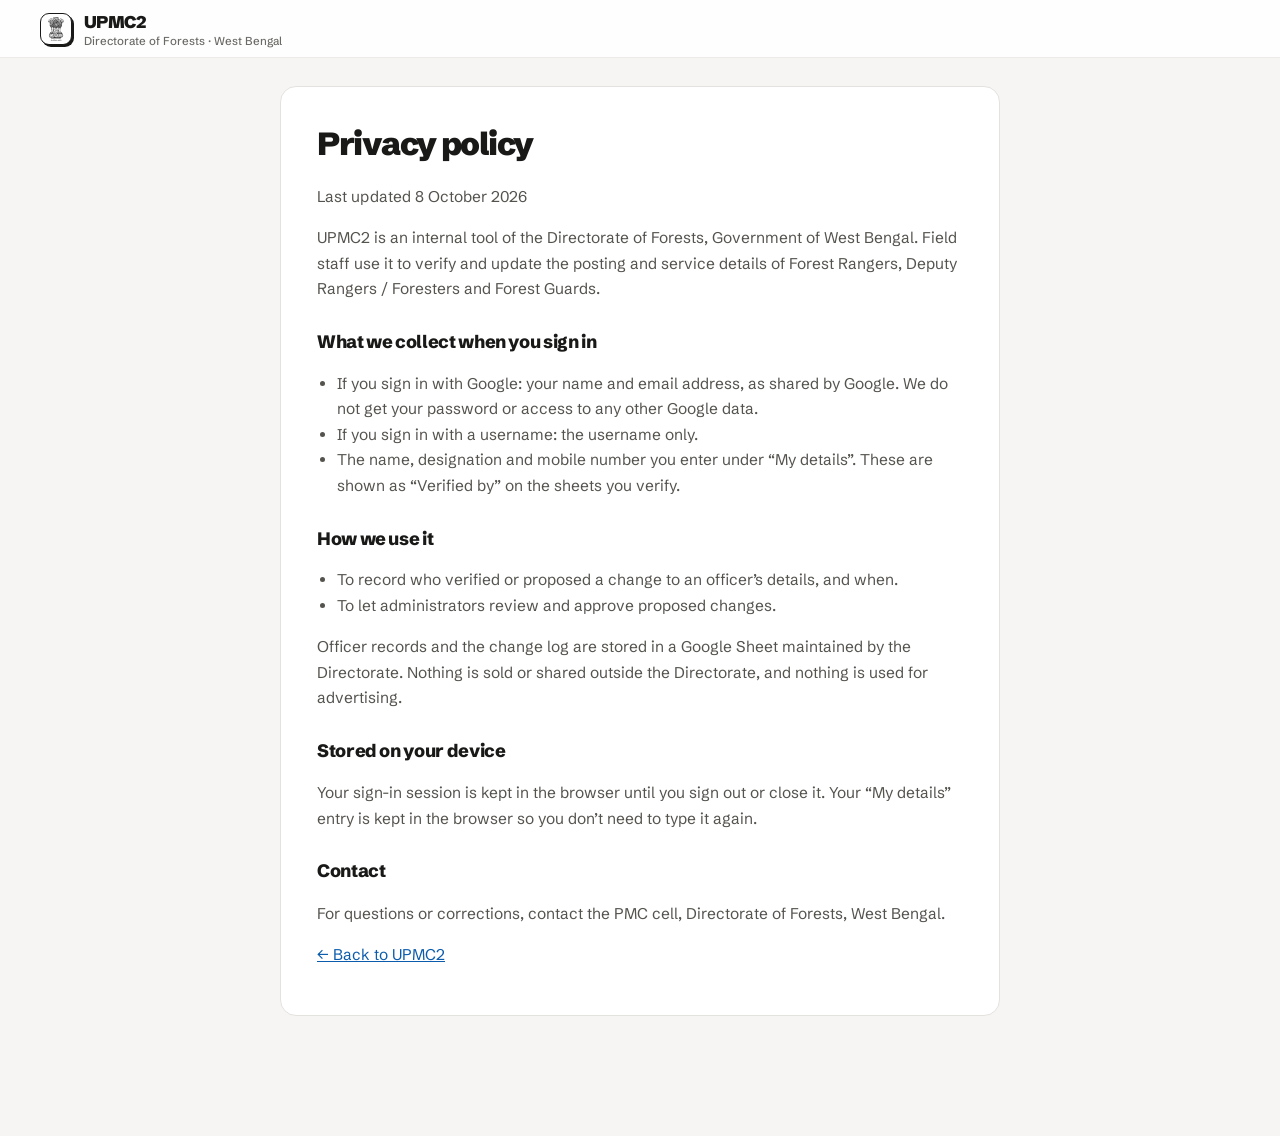
==== docs/privacy.html @ 9ed6bf9b "Add privacy policy page for the Google sign-in consent screen Co-Authored-By: Claude Opus 5.5 <norep" ====
<!doctype html>
<html lang="en">
<head>
<meta charset="utf-8">
<meta name="viewport" content="width=device-width, initial-scale=1">
<title>UPMC2 · Privacy policy</title>
<link rel="icon" href="assets/emblem.svg">
<link href="https://fonts.googleapis.com/css2?family=Schibsted+Grotesk:wght@400..900&display=swap" rel="stylesheet">
<link rel="stylesheet" href="css/app.css">
<style>
  .doc { max-width: 720px; margin: 0 auto; background: var(--surface); border: 1px solid var(--border); border-radius: var(--radius-16); padding: 32px 36px; }
  .doc h1 { font-size: 32px; font-weight: 900; letter-spacing: -0.04em; margin-bottom: 6px; }
  .doc h2 { font-size: 18px; font-weight: 800; margin: 26px 0 8px; }
  .doc p, .doc li { font-size: 15.5px; line-height: 1.65; color: var(--text-body); }
  .doc ul { padding-left: 20px; }
</style>
</head>
<body>
<header class="topbar"><div class="in">
  <a href="./" class="mark" aria-label="Home"><img src="assets/emblem.svg" alt=""></a>
  <div class="brand">UPMC2<small>Directorate of Forests · West Bengal</small></div>
</div></header>
<main>
<article class="doc">
  <h1>Privacy policy</h1>
  <p class="faint">Last updated 8 October 2026</p>

  <p>UPMC2 is an internal tool of the Directorate of Forests, Government of West Bengal. Field staff use it to verify and update the posting and service details of Forest Rangers, Deputy Rangers / Foresters and Forest Guards.</p>

  <h2>What we collect when you sign in</h2>
  <ul>
    <li>If you sign in with Google: your name and email address, as shared by Google. We do not get your password or access to any other Google data.</li>
    <li>If you sign in with a username: the username only.</li>
    <li>The name, designation and mobile number you enter under “My details”. These are shown as “Verified by” on the sheets you verify.</li>
  </ul>

  <h2>How we use it</h2>
  <ul>
    <li>To record who verified or proposed a change to an officer’s details, and when.</li>
    <li>To let administrators review and approve proposed changes.</li>
  </ul>
  <p>Officer records and the change log are stored in a Google Sheet maintained by the Directorate. Nothing is sold or shared outside the Directorate, and nothing is used for advertising.</p>

  <h2>Stored on your device</h2>
  <p>Your sign-in session is kept in the browser until you sign out or close it. Your “My details” entry is kept in the browser so you don’t need to type it again.</p>

  <h2>Contact</h2>
  <p>For questions or corrections, contact the PMC cell, Directorate of Forests, West Bengal.</p>
  <p><a href="./">← Back to UPMC2</a></p>
</article>
</main>
</body>
</html>
---- docs/css/app.css ----
/* UPMC2 — built on the Acads-Notion design system tokens */
:root {
  --ink: #191918; --ink-soft: #2a2926; --text-strong: #37352f; --text-body: #55534e; --text-subtle: #6b6a66; --text-faint: #8f8d88;
  --surface: #ffffff; --surface-inset: #fbfbfa; --surface-sidebar: #f8f8f7; --surface-muted: #f6f5f4; --surface-hover: #f3f2f0; --surface-sunken: #f1f0ee;
  --track: #efeeec; --line: #ecebe8; --border: #e3e2df; --border-strong: #c9c7c2; --border-hover: #9d9b96;
  --primary: #0b66c3; --primary-hover: #0a579f; --on-primary: #ffffff; --primary-soft: #e8f1fc; --primary-soft-hover: #d8e8fa;
  --link: #0b5cad; --link-hover: #08467f;
  --prelims-soft: #dff3e2; --prelims: #2f9e44; --prelims-ink: #1d6b31; --prelims-tint: #eef8f0;
  --mains-soft: #dfeafb; --mains: #2f6fdb; --mains-ink: #1f4f9e;
  --optional-soft: #fcebd9; --optional: #d9731a; --optional-ink: #8a4510; --optional-tint: #fdf1e5; --optional-edge: #f3d2b3;
  --ifos-soft: #dcefea; --ifos: #1f8a70; --ifos-ink: #155e4d;
  --interview-soft: #efe6fb; --interview: #7c4ddb; --interview-ink: #51308f; --interview-tint: #f3edfc;
  --danger: #c2410c; --danger-ink: #9a3412;
  --radius-4: 4px; --radius-7: 7px; --radius-9: 9px; --radius-12: 12px; --radius-14: 14px; --radius-16: 16px; --radius-20: 20px; --radius-pill: 999px;
  --shadow-offset-sm: 2px 2px 0 #191918;
  --shadow-ring: 0 0 0 1px rgba(25,25,24,0.05);
  --shadow-card: 0 0 0 1px rgba(25,25,24,0.05), 0 12px 30px -16px rgba(25,25,24,0.12);
  --shadow-window: 0 30px 80px -20px rgba(25,25,24,0.18), 0 8px 20px -8px rgba(25,25,24,0.08), 0 1px 2px rgba(25,25,24,0.05);
  --tap: 44px; --container: 1240px; --header-h: 58px;
  --ease: cubic-bezier(.2,.8,.2,1);
  --sans: "Schibsted Grotesk", "Helvetica Neue", Helvetica, sans-serif;
}
* { box-sizing: border-box; }
html { -webkit-text-size-adjust: 100%; }
body { margin: 0; font-family: var(--sans); font-size: 15px; line-height: 1.55; color: var(--text-body); background: var(--surface-muted); }
button, input, select, textarea { font: inherit; color: inherit; }
a { color: var(--link); }
a:hover { color: var(--link-hover); }
:focus-visible { outline: 2px solid var(--primary); outline-offset: 2px; }
h1, h2, h3, h4 { color: var(--ink); margin: 0; letter-spacing: -0.02em; }
.num { font-variant-numeric: tabular-nums; }
.muted { color: var(--text-subtle); }
.faint { color: var(--text-faint); font-size: 12.5px; }
.hidden { display: none !important; }

/* ---------- header ---------- */
.topbar { position: sticky; top: 0; z-index: 20; height: var(--header-h); background: rgba(255,255,255,0.88); backdrop-filter: saturate(1.4) blur(10px);
  border-bottom: 1px solid var(--line); }
.topbar .in { max-width: var(--container); margin: 0 auto; height: 100%; padding: 0 20px; display: flex; align-items: center; gap: 12px; }
.mark { width: 32px; height: 32px; border-radius: var(--radius-9); border: 1.5px solid var(--ink); box-shadow: var(--shadow-offset-sm);
  background: #fff; display: grid; place-items: center; overflow: hidden; }
.mark img { height: 24px; }
.brand { font-weight: 900; color: var(--ink); letter-spacing: -0.03em; font-size: 17px; }
.brand small { display: block; font-weight: 500; font-size: 11.5px; color: var(--text-subtle); letter-spacing: 0; line-height: 1.1; }
.topbar .sp { flex: 1; }
.who { display: flex; align-items: center; gap: 8px; font-size: 13px; color: var(--text-subtle); position: relative; }
.menu-btn { display: flex; align-items: center; gap: 8px; border: 1px solid var(--border); background: var(--surface); border-radius: var(--radius-pill);
  padding: 3px 12px 3px 3px; min-height: 38px; cursor: pointer; font-weight: 600; color: var(--text-strong); }
.menu-btn:hover { border-color: var(--border-hover); }
.menu { position: absolute; right: 0; top: calc(100% + 8px); background: var(--surface); border: 1px solid var(--border); border-radius: var(--radius-12);
  box-shadow: var(--shadow-card); min-width: 220px; padding: 6px; z-index: 30; display: grid; }
.menu-who { padding: 8px 10px 10px; border-bottom: 1px solid var(--line); margin-bottom: 4px; display: grid; }
.menu-who b { color: var(--ink); } .menu-who span { font-size: 12px; color: var(--text-subtle); word-break: break-all; }
.menu a, .menu button { text-align: left; border: 0; background: none; padding: 10px; border-radius: var(--radius-7); font-weight: 600; color: var(--text-strong);
  text-decoration: none; cursor: pointer; min-height: 40px; font-size: 14px; }
.menu a:hover, .menu button:hover { background: var(--surface-hover); }
.who .av { width: 30px; height: 30px; border-radius: 50%; background: var(--surface-sunken); color: var(--ink); display: grid; place-items: center; font-weight: 700; font-size: 12px; }
.demo-flag { font-size: 12px; font-weight: 700; color: var(--optional-ink); background: var(--optional-tint); border: 1px solid var(--optional-edge); padding: 3px 9px; border-radius: var(--radius-pill); }

main { max-width: var(--container); margin: 0 auto; padding: 28px 20px 120px; }

/* ---------- buttons ---------- */
.btn { min-height: var(--tap); padding: 0 18px; border-radius: var(--radius-9); border: 1px solid var(--border); background: var(--surface);
  color: var(--ink); font-weight: 600; font-size: 15px; display: inline-flex; align-items: center; justify-content: center; gap: 8px; cursor: pointer;
  transition: background .2s, border-color .2s, transform .1s; text-decoration: none; white-space: nowrap; }
.btn:hover { border-color: var(--border-hover); background: var(--surface-inset); }
.btn:active { transform: translateY(1px); }
.btn:disabled { opacity: .5; cursor: default; }
.btn.primary { background: var(--primary); border-color: var(--primary); color: var(--on-primary); }
.btn.primary:hover { background: var(--primary-hover); }
.btn.soft { background: var(--primary-soft); border-color: transparent; color: var(--link); }
.btn.soft:hover { background: var(--primary-soft-hover); }
.btn.good { background: var(--prelims-ink); border-color: var(--prelims-ink); color: #fff; }
.btn.good:hover { background: #175a29; }
.btn.ghost { border-color: transparent; background: transparent; color: var(--text-body); }
.btn.ghost:hover { background: var(--surface-hover); }
.btn.sm { min-height: 36px; padding: 0 12px; font-size: 13.5px; }
.btn svg { width: 18px; height: 18px; stroke: currentColor; fill: none; stroke-width: 2; stroke-linecap: round; stroke-linejoin: round; }

/* ---------- page heads ---------- */
.crumbs { display: flex; gap: 6px; align-items: center; font-size: 13.5px; color: var(--text-subtle); margin-bottom: 10px; flex-wrap: wrap; }
.crumbs a { text-decoration: none; color: var(--link); font-weight: 600; }
.crumbs .sep { color: var(--text-faint); }
.page-title { font-size: clamp(28px, 4vw, 40px); font-weight: 900; letter-spacing: -0.04em; line-height: 1.08; }
.page-sub { margin: 8px 0 0; font-size: 16px; max-width: 580px; }
.head { display: flex; align-items: flex-end; gap: 16px; flex-wrap: wrap; margin-bottom: 24px; }
.head .sp { flex: 1; }

/* ---------- sign in ---------- */
.signin { min-height: calc(100vh - var(--header-h) - 60px); display: grid; place-items: center; }
.signin .card { background: var(--surface); border: 1px solid var(--border); border-radius: var(--radius-20); box-shadow: var(--shadow-card);
  padding: 40px 36px; max-width: 460px; width: 100%; text-align: center; }
.signin img.emb { height: 84px; margin-bottom: 14px; }
.signin h1 { font-size: 30px; font-weight: 900; letter-spacing: -0.04em; }
.signin p { margin: 8px 0 24px; }
.signin .gbtn { display: flex; justify-content: center; min-height: 44px; }
.signin .or { margin: 18px 0 12px; font-size: 12.5px; color: var(--text-faint); }

/* ---------- tiles (circles / divisions) ---------- */
.tiles { display: grid; grid-template-columns: repeat(auto-fill, minmax(230px, 1fr)); gap: 16px; }
.tile { background: var(--surface); border: 1px solid var(--border); border-radius: var(--radius-14); padding: 18px; cursor: pointer; text-align: left;
  display: flex; align-items: center; gap: 14px; min-height: 92px; transition: border-color .2s, box-shadow .2s, transform .2s; animation: up .45s var(--ease) both; }
.tile:hover { border-color: var(--border-hover); box-shadow: var(--shadow-card); transform: translateY(-1px); }
.tile .t { flex: 1; min-width: 0; }
.tile b { display: block; color: var(--ink); font-size: 18px; font-weight: 800; letter-spacing: -0.02em; line-height: 1.2; }
.tile span { font-size: 13px; color: var(--text-subtle); }
.tile.empty { opacity: .55; }
.ring { --p: 0; width: 52px; height: 52px; border-radius: 50%; flex: none; display: grid; place-items: center;
  background: conic-gradient(var(--prelims) calc(var(--p) * 1%), var(--track) 0); }
.ring i { width: 40px; height: 40px; border-radius: 50%; background: var(--surface); display: grid; place-items: center; font-style: normal;
  font-size: 12px; font-weight: 700; color: var(--prelims-ink); font-variant-numeric: tabular-nums; }

/* ---------- division page ---------- */
.progress { background: var(--surface); border: 1px solid var(--border); border-radius: var(--radius-14); padding: 16px 18px; display: flex; gap: 20px; align-items: center; flex-wrap: wrap; margin-bottom: 16px; }
.progress .bar { flex: 1; min-width: 200px; height: 10px; background: var(--track); border-radius: var(--radius-pill); overflow: hidden; display: flex; }
.progress .bar i { display: block; height: 100%; transition: width .5s var(--ease); }
.progress .bar i.v { background: var(--prelims); } .progress .bar i.p { background: var(--interview); }
.progress .big { font-size: 26px; font-weight: 800; color: var(--ink); letter-spacing: -0.03em; font-variant-numeric: tabular-nums; }
.legend { display: flex; gap: 14px; flex-wrap: wrap; font-size: 13px; }
.legend span::before { content: ""; display: inline-block; width: 8px; height: 8px; border-radius: 50%; margin-right: 6px; vertical-align: 1px; background: var(--c); }

.toolbar { display: flex; gap: 10px; flex-wrap: wrap; align-items: center; margin-bottom: 18px; }
.chips { display: flex; gap: 6px; flex-wrap: wrap; }
.chip { min-height: 38px; padding: 0 14px; border-radius: var(--radius-pill); border: 1px solid var(--border); background: var(--surface); cursor: pointer; font-weight: 600; font-size: 13.5px; color: var(--text-strong); }
.chip:hover { border-color: var(--border-hover); }
.chip.on { background: var(--ink); border-color: var(--ink); color: #fff; }
.chip .n { margin-left: 6px; font-weight: 500; opacity: .7; font-variant-numeric: tabular-nums; }
.search { position: relative; margin-left: auto; }
.search input { min-height: 40px; width: 260px; border: 1px solid var(--border); border-radius: var(--radius-pill); padding: 0 14px 0 38px; background: var(--surface); }
.search svg { position: absolute; left: 13px; top: 11px; width: 18px; height: 18px; stroke: var(--text-subtle); fill: none; stroke-width: 2; stroke-linecap: round; }

.group-h { display: flex; align-items: baseline; gap: 10px; margin: 26px 0 12px; }
.group-h h3 { font-size: 18px; font-weight: 800; }
.group-h span { font-size: 13px; color: var(--text-subtle); }
.cards { display: grid; grid-template-columns: repeat(auto-fill, minmax(260px, 1fr)); gap: 14px; }
.ocard { background: var(--surface); border: 1px solid var(--border); border-radius: var(--radius-14); padding: 16px; cursor: pointer; text-align: left;
  display: flex; flex-direction: column; gap: 12px; position: relative; transition: border-color .2s, box-shadow .2s, transform .2s; animation: up .45s var(--ease) both; }
.ocard:hover { border-color: var(--border-hover); box-shadow: var(--shadow-card); transform: translateY(-1px); }
.ocard .top { display: flex; gap: 12px; align-items: center; padding-right: 40px; }
.ocard .dl { position: absolute; top: 12px; right: 12px; width: 38px; height: 38px; border-radius: var(--radius-9); border: 1px solid var(--border);
  background: var(--surface); display: grid; place-items: center; cursor: pointer; color: var(--text-body); transition: background .2s, border-color .2s, color .2s; }
.ocard .dl:hover { background: var(--primary-soft); border-color: transparent; color: var(--link); }
.ocard .dl svg { width: 18px; height: 18px; stroke: currentColor; fill: none; stroke-width: 2; stroke-linecap: round; stroke-linejoin: round; }
.initials { width: 46px; height: 46px; border-radius: 50%; flex: none; display: grid; place-items: center; font-weight: 800; font-size: 16px; letter-spacing: -0.02em; }
.initials.FR { background: var(--mains-soft); color: var(--mains-ink); }
.initials.DFR { background: var(--ifos-soft); color: var(--ifos-ink); }
.initials.FG { background: var(--surface-sunken); color: var(--ink); }
.ocard .nm { color: var(--ink); font-weight: 800; font-size: 16px; line-height: 1.25; letter-spacing: -0.015em; }
.ocard .id { font-size: 13px; color: var(--text-subtle); font-variant-numeric: tabular-nums; }
.ocard .meta { font-size: 13px; color: var(--text-body); min-height: 20px; }
.ocard .foot { display: flex; gap: 6px; flex-wrap: wrap; align-items: center; }
.ocard.flash { animation: flash 1.4s var(--ease); }
.ocard.next { box-shadow: 0 0 0 2px var(--primary); }

.pill { display: inline-flex; align-items: center; gap: 6px; padding: 3px 10px; border-radius: var(--radius-pill); font-size: 12.5px; font-weight: 700; white-space: nowrap; }
.pill::before { content: ""; width: 7px; height: 7px; border-radius: 50%; background: currentColor; }
.pill.verified { background: var(--prelims-soft); color: var(--prelims-ink); }
.pill.pending { background: var(--interview-soft); color: var(--interview-ink); }
.pill.unverified { background: var(--surface-sunken); color: var(--text-subtle); }
.pill.attn { background: var(--optional-tint); color: var(--optional-ink); }
.tag { display: inline-block; padding: 2px 7px; border-radius: var(--radius-4); font-size: 11.5px; font-weight: 700; background: var(--surface-sunken); color: var(--text-strong); }

.empty-state { text-align: center; padding: 56px 20px; color: var(--text-subtle); background: var(--surface); border: 1px dashed var(--border-strong); border-radius: var(--radius-14); }
.empty-state b { display: block; color: var(--ink); font-size: 17px; margin-bottom: 4px; }

/* ---------- profile dialog ---------- */
.scrim { position: fixed; inset: 0; background: rgba(25,25,24,.38); z-index: 40; display: flex; align-items: flex-start; justify-content: center;
  padding: 28px 16px; overflow: auto; opacity: 0; transition: opacity .25s; }
.scrim.on { opacity: 1; }
.dialog { background: var(--surface); border-radius: var(--radius-20); box-shadow: var(--shadow-window); width: 100%; max-width: 860px; overflow: hidden;
  display: flex; flex-direction: column; max-height: calc(100vh - 56px);
  transform: translateY(16px) scale(.98); transition: transform .3s var(--ease); }
.scrim.on .dialog { transform: none; }
.dialog .dhead { padding: 24px 26px 18px; display: flex; gap: 16px; align-items: flex-start; border-bottom: 1px solid var(--line); }
.dialog .dhead .initials { width: 64px; height: 64px; font-size: 22px; }
.dialog .dhead h2 { font-size: 26px; font-weight: 900; letter-spacing: -0.035em; line-height: 1.1; }
.dialog .dhead .sub { margin-top: 6px; font-size: 14px; color: var(--text-subtle); }
.dialog .dhead .sub b { color: var(--text-strong); }
.dialog .dhead .pills { margin-top: 10px; display: flex; gap: 6px; flex-wrap: wrap; }
.dialog .x { margin-left: auto; width: 40px; height: 40px; border-radius: var(--radius-9); border: 1px solid var(--border); background: var(--surface); cursor: pointer; font-size: 20px; color: var(--text-body); flex: none; }
.dialog .dbody { padding: 6px 26px 24px; overflow: auto; flex: 1; overscroll-behavior: contain; }
.summary { display: grid; grid-template-columns: repeat(4, 1fr); gap: 10px; margin: 18px 0 6px; }
.summary div { background: var(--surface-muted); border-radius: var(--radius-12); padding: 12px 14px; }
.summary b { display: block; font-size: 22px; font-weight: 800; color: var(--ink); letter-spacing: -0.03em; font-variant-numeric: tabular-nums; }
.summary span { font-size: 12.5px; color: var(--text-subtle); }
.summary .warn { background: var(--optional-tint); } .summary .warn b { color: var(--optional-ink); }
.notice { margin-top: 14px; padding: 12px 14px; border-radius: var(--radius-12); font-size: 14px; }
.notice.attn { background: var(--optional-tint); color: var(--optional-ink); border: 1px solid var(--optional-edge); }
.notice.pend { background: var(--interview-tint); color: var(--interview-ink); }
.notice.info { background: var(--primary-soft); color: var(--link); }
.sec { margin-top: 22px; }
.sec-h { display: flex; align-items: center; gap: 8px; min-height: 40px; border-bottom: 1px solid var(--line); margin-bottom: 4px; }
.sec-h h3 { font-size: 15px; font-weight: 800; color: var(--ink); margin: 0; letter-spacing: -0.01em; }
.sec-h .sp { flex: 1; }
.sec-edit { color: var(--link); }
.sec-edit:hover { background: var(--primary-soft); }
.editing-tag { font-size: 12.5px; font-weight: 700; color: var(--link); background: var(--primary-soft); padding: 4px 10px; border-radius: var(--radius-pill); }
.urgent-tag { font-size: 12px; font-weight: 700; color: var(--optional-ink); background: var(--optional-soft); padding: 3px 9px; border-radius: var(--radius-pill); }
.sec.urgent { background: var(--surface-inset); border: 1.5px solid var(--optional-edge); border-radius: var(--radius-14); padding: 6px 16px 10px; margin-top: 18px; }
.sec.urgent .sec-h { border-bottom-color: var(--optional-edge); }
.sec.urgent .summary { margin-top: 12px; }
.sec.urgent .notice { margin-top: 12px; }
.sec.editing { box-shadow: 0 0 0 3px var(--primary-soft); }
.sec.urgent.editing { border-color: var(--primary); }
.tick { width: 20px; height: 20px; color: var(--mains); vertical-align: -3px; margin-left: 5px; flex: none; }
.dialog .dhead h2 .tick { width: 24px; height: 24px; vertical-align: -3px; }
.bio { display: grid; grid-template-columns: 1fr 1fr; column-gap: 26px; }
.bio .row { display: grid; grid-template-columns: 170px 1fr; gap: 10px; padding: 9px 0; border-bottom: 1px solid var(--line); align-items: center; min-height: 44px; }
.bio .row.full { grid-column: 1 / -1; grid-template-columns: 170px 1fr; }
.bio .k { font-size: 13px; color: var(--text-subtle); }
.bio .v { font-size: 14.5px; color: var(--ink); font-weight: 600; word-break: break-word; }
.bio .v.empty { color: var(--text-faint); font-weight: 400; font-style: italic; }
.bio .v .was { display: block; font-size: 12px; font-weight: 500; color: var(--text-faint); text-decoration: line-through; }
.bio .v .pa { display: block; font-size: 12px; font-weight: 600; color: var(--interview-ink); margin-top: 2px; }
.bio input, .bio select, .bio textarea { width: 100%; min-height: var(--tap); border: 1.5px solid var(--border); border-radius: var(--radius-9); padding: 0 12px; background: var(--surface); font-size: 15px; color: var(--ink); }
.bio textarea { padding: 10px 12px; min-height: 80px; resize: vertical; }
.bio input:focus, .bio select:focus, .bio textarea:focus { border-color: var(--primary); outline: none; box-shadow: 0 0 0 3px var(--primary-soft); }
.bio .row.chg input, .bio .row.chg select, .bio .row.chg textarea { background: #fffbea; border-color: #e9c46a; }
.dfoot { flex: none; background: var(--surface); border-top: 1px solid var(--line); padding: 14px 26px; display: flex; gap: 10px; flex-wrap: wrap; align-items: center; }
.dfoot .sp { flex: 1; }
.dfoot .ask { font-weight: 700; color: var(--ink); font-size: 15px; }

/* ---------- toast & overlay ---------- */
.toast { position: fixed; left: 50%; bottom: 24px; transform: translate(-50%, 160%); background: var(--ink); color: #fff; padding: 12px 18px; border-radius: var(--radius-12);
  z-index: 60; transition: transform .35s var(--ease), opacity .35s; font-weight: 600; max-width: calc(100vw - 32px); box-shadow: var(--shadow-window); opacity: 0; pointer-events: none; }
.toast.on { transform: translate(-50%, 0); opacity: 1; }
.toast.err { background: var(--danger-ink); }
.busy { position: fixed; inset: 0; z-index: 70; background: rgba(255,255,255,.75); display: grid; place-items: center; }
.busy .box { background: var(--surface); border: 1px solid var(--border); border-radius: var(--radius-16); padding: 22px 26px; box-shadow: var(--shadow-card); min-width: 280px; text-align: center; }
.busy .box b { color: var(--ink); display: block; margin-bottom: 10px; }
.busy .track { height: 8px; background: var(--track); border-radius: var(--radius-pill); overflow: hidden; }
.busy .track i { display: block; height: 100%; width: 0; background: var(--primary); transition: width .2s; }
.spinner { width: 28px; height: 28px; border: 3px solid var(--track); border-top-color: var(--primary); border-radius: 50%; animation: spin .8s linear infinite; margin: 0 auto 10px; }
.skeleton { height: 92px; border-radius: var(--radius-14); background: linear-gradient(90deg, var(--surface-sunken), var(--surface-inset), var(--surface-sunken)); background-size: 200% 100%; animation: sh 1.2s infinite; }

/* ---------- forms (operator profile) ---------- */
.form { display: grid; gap: 14px; margin-top: 18px; text-align: left; }
.form label { font-size: 13px; font-weight: 700; color: var(--text-strong); display: grid; gap: 6px; }
.form input { min-height: var(--tap); border: 1.5px solid var(--border); border-radius: var(--radius-9); padding: 0 12px; font-size: 15px; }
.form .pw { position: relative; display: block; }
.form .pw input { width: 100%; padding-right: 70px; }
.form .pw .btn { position: absolute; right: 4px; top: 4px; }
.form input:focus { border-color: var(--primary); outline: none; box-shadow: 0 0 0 3px var(--primary-soft); }

/* ---------- admin ---------- */
.kpis { display: grid; grid-template-columns: repeat(auto-fit, minmax(170px, 1fr)); gap: 12px; margin-bottom: 18px; }
.kpi { background: var(--surface); border: 1px solid var(--border); border-radius: var(--radius-14); padding: 14px 16px; }
.kpi span { font-size: 12.5px; color: var(--text-subtle); font-weight: 600; }
.kpi b { display: block; font-size: 28px; font-weight: 900; letter-spacing: -0.04em; color: var(--ink); font-variant-numeric: tabular-nums; }
.subm { background: var(--surface); border: 1px solid var(--border); border-radius: var(--radius-14); margin-bottom: 12px; overflow: hidden; }
.subm .sh { display: flex; gap: 12px; align-items: center; padding: 12px 16px; border-bottom: 1px solid var(--line); flex-wrap: wrap; background: var(--surface-inset); }
.subm table { width: 100%; border-collapse: collapse; font-size: 14px; }
.subm td, .subm th { padding: 10px 16px; border-top: 1px solid var(--line); text-align: left; vertical-align: top; }
.subm th { font-size: 12px; color: var(--text-subtle); font-weight: 700; background: var(--surface); }
.old { color: var(--danger-ink); text-decoration: line-through; } .new { color: var(--prelims-ink); font-weight: 700; }
.conflict { color: var(--danger-ink); font-size: 12.5px; font-weight: 600; margin-top: 4px; }
input[type=checkbox] { width: 18px; height: 18px; accent-color: var(--primary); }

@keyframes up { from { opacity: 0; transform: translateY(8px); } to { opacity: 1; transform: none; } }
@keyframes flash { 0% { box-shadow: 0 0 0 3px var(--prelims); } 100% { box-shadow: 0 0 0 0 transparent; } }
@keyframes spin { to { transform: rotate(360deg); } }
@keyframes sh { to { background-position: -200% 0; } }
@media (prefers-reduced-motion: reduce) { *, *::before, *::after { animation: none !important; transition: none !important; } }

@media (max-width: 720px) {
  main { padding: 18px 14px 120px; }
  .search { margin-left: 0; width: 100%; } .search input { width: 100%; }
  .bio { grid-template-columns: 1fr; } .bio .row, .bio .row.full { grid-template-columns: 1fr; gap: 4px; }
  .summary { grid-template-columns: 1fr 1fr; }
  .scrim { padding: 0; } .dialog { border-radius: 0; height: 100vh; max-height: 100vh; }
  .dfoot .btn { flex: 1; }
  .brand small { display: none; }
  .topbar .in { padding: 0 12px; gap: 8px; }
  .menu-btn { padding: 3px 8px 3px 3px; }
  .demo-flag { font-size: 11px; padding: 2px 7px; }
  .head .btn { width: 100%; }
}

@media (max-width: 720px) { .hide-sm { display: none !important; } }
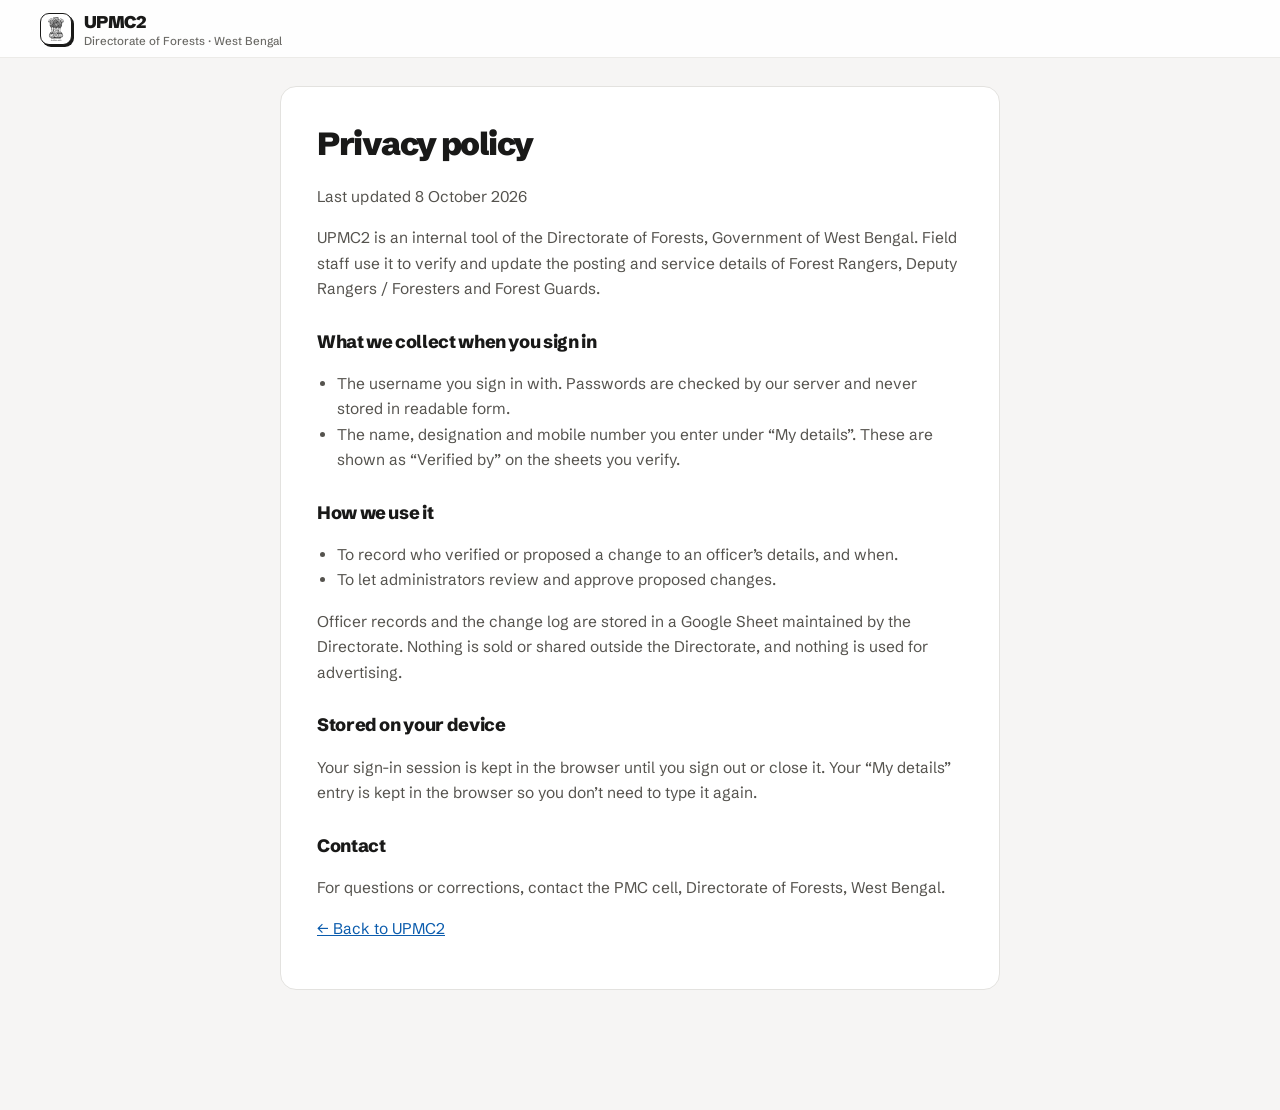
==== commit aa4293a9: "Use username/password sign-in only; remove Google sign-in Drops the Google Identity script, ID-token" ====
--- a/docs/privacy.html
+++ b/docs/privacy.html
@@ -29,8 +29,7 @@
 
   <h2>What we collect when you sign in</h2>
   <ul>
-    <li>If you sign in with Google: your name and email address, as shared by Google. We do not get your password or access to any other Google data.</li>
-    <li>If you sign in with a username: the username only.</li>
+    <li>The username you sign in with. Passwords are checked by our server and never stored in readable form.</li>
     <li>The name, designation and mobile number you enter under “My details”. These are shown as “Verified by” on the sheets you verify.</li>
   </ul>
 
